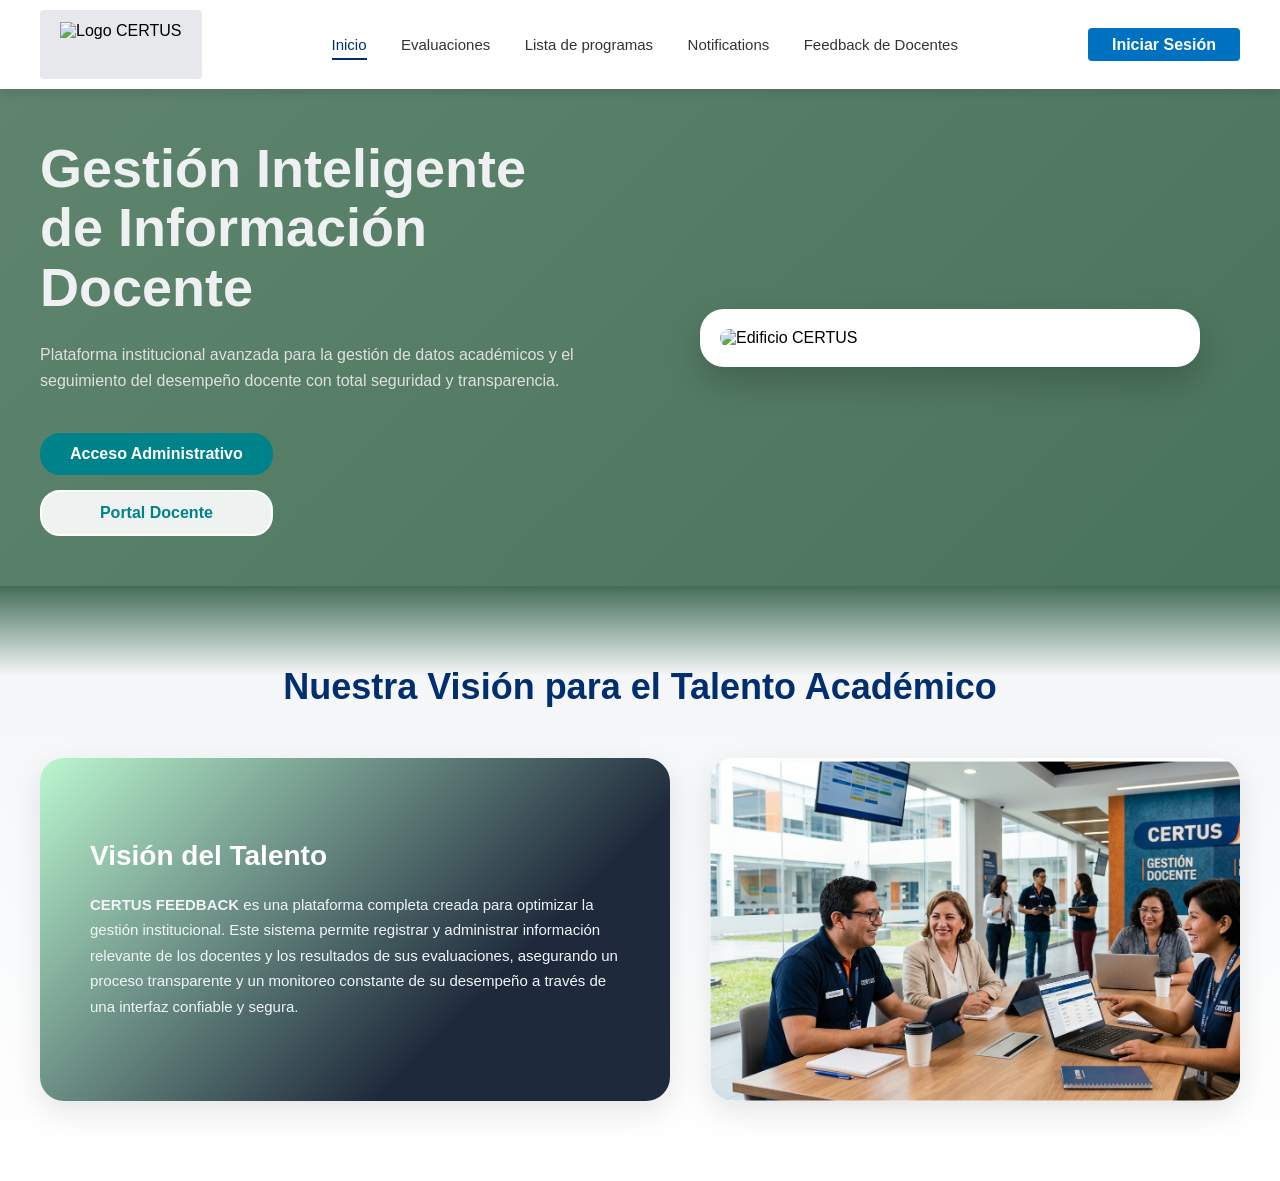
==== index.html @ cd577fc3 "evaluaciones indeop" ====
<!DOCTYPE html>
<html lang="es">
<head>
    <meta charset="UTF-8">
    <meta name="viewport" content="width=device-width, initial-scale=1.0">
    <title>CERTUS - Gestión Inteligente</title>
    <!-- Vinculación con el archivo de estilos CSS -->
    <link rel="stylesheet" href="styles.css">
</head>
<body>

    <!-- BARRA DE NAVEGACIÓN -->
    <header class="navbar">
        <div class="logo-container">
            <img src="Captura de pantalla 2026-06-30 122821.png" alt="Logo CERTUS" class="logo">
        </div>
        <nav class="nav-menu">
            <a href="#" class="active">Inicio</a>
            <a href="#evaluaciones">Evaluaciones</a>
            <a href="#">Lista de programas</a>
            <a href="#">Notifications</a>
            <a href="feedback.html">Feedback de Docentes</a>
        </nav>
        <div class="nav-auth">
            <a href="#" class="btn-login">Iniciar Sesión</a>
        </div>
    </header>

    <!-- CONTENIDO PRINCIPAL (HERO SECTION) -->
    <main class="hero-container">
        <!-- Bloque Izquierdo: Textos y Botones -->
        <section class="hero-content">
            <h1>Gestión Inteligente <br> de Información <br> Docente</h1>
            <p>Plataforma institucional avanzada para la gestión de datos académicos y el seguimiento del desempeño docente con total seguridad y transparencia.</p>
            
            <div class="hero-buttons">
                <a href="#" class="btn-primary">Acceso Administrativo</a>
                <a href="#" class="btn-secondary">Portal Docente</a>
            </div>
        </section>

        <!-- Bloque Derecho: Imagen con marco -->
        <section class="hero-image-container">
            <div class="card-image">
                <img src="sede-norte-min.jpg" alt="Edificio CERTUS">
            </div>
        </section>
    </main>
        <!-- NUEVA SECCIÓN: VISIÓN PARA EL TALENTO ACADÉMICO -->
    <section class="vision-section">
        <h2 class="vision-title">Nuestra Visión para el Talento Académico</h2>
        
        <div class="vision-container">
            <!-- Bloque Izquierdo: Tarjeta de texto -->
            <div class="vision-card">
                
                <h3>Visión del Talento</h3>
                <p><strong>CERTUS FEEDBACK</strong> es una plataforma completa creada para optimizar la gestión institucional. Este sistema permite registrar y administrar información relevante de los docentes y los resultados de sus evaluaciones, asegurando un proceso transparente y un monitoreo constante de su desempeño a través de una interfaz confiable y segura.</p>
            </div>

            <!-- Bloque Derecho: Imagen de estudiantes -->
            <div class="vision-image">
                <img src="docentes certus.png" alt="Estudiantes caminando en el campus de CERTUS">
            </div>
        </div>
    </section>


</body>
</html>
---- styles.css ----
html {
    scroll-behavior: smooth;
}

/* CONFIGURACIÓN GENERAL */
* {
    margin: 0;
    padding: 0;
    box-sizing: border-box;
    font-family: 'Segoe UI', Tahoma, Geneva, Verdana, sans-serif;
}

body {
    background: linear-gradient(135deg, #5f856e 0%, #436d57 100%);
    min-height: 100vh;
    overflow-x: hidden;
}

/* BARRA DE NAVEGACIÓN */
.navbar {
    display: flex;
    justify-content: space-between;
    align-items: center;
    background-color: #ffffff;
    padding: 10px 40px;
    box-shadow: 0 4px 10px rgba(0, 0, 0, 0.1);
}

.logo-container {
    background-color: hsl(216, 11%, 91%); /* Azul corporativo Certus */
    padding: 12px 20px;
    border-radius: 4px;
}

.logo {
    height: 45px;
    display: block;
}

.nav-menu a {
    text-decoration: none;
    color: #333333;
    font-size: 15px;
    margin: 0 15px;
    font-weight: 500;
    transition: color 0.3s;
}

.nav-menu a:hover, .nav-menu a.active {
    color: #002e6e;
    border-bottom: 2px solid #002e6e;
    padding-bottom: 5px;
}

.btn-login {
    background-color: #0070c0;
    color: white;
    text-decoration: none;
    padding: 8px 24px;
    border-radius: 4px;
    font-weight: bold;
    transition: background 0.3s;
}

.btn-login:hover {
    background-color: #005694;
}

/* SECCIÓN PRINCIPAL (HERO) */
.hero-container {
    display: flex;
    max-width: 1300px;
    margin: 50px auto;
    padding: 0 40px;
    align-items: center;
    justify-content: space-between;
    gap: 40px;
}

.hero-content {
    flex: 1;
    max-width: 600px;
    color: #ffffff;
}

.hero-content h1 {
    font-size: 54px;
    font-weight: 700;
    line-height: 1.1;
    margin-bottom: 25px;
    color: #eff0f1; /* Tono oscuro para el título principal */
}

.hero-content p {
    font-size: 16px;
    line-height: 1.6;
    margin-bottom: 40px;
    color: #e0e0e0;
}

/* BOTONES DE ACCESO */
.hero-buttons {
    display: flex;
    flex-direction: column;
    gap: 15px;
    width: fit-content;
}

.btn-primary {
    background-color: #00828a;
    color: white;
    text-decoration: none;
    padding: 12px 30px;
    border-radius: 20px;
    font-weight: 600;
    text-align: center;
    transition: transform 0.2s;
}

.btn-secondary {
    background-color: transparent;
    color: #00828a;
    border: 2px solid #ffffff;
    text-decoration: none;
    padding: 12px 30px;
    border-radius: 20px;
    font-weight: 600;
    text-align: center;
    background-color: rgba(255, 255, 255, 0.9);
    transition: transform 0.2s;
}

.btn-primary:hover, .btn-secondary:hover {
    transform: scale(1.03);
}

/* CONTENEDOR DE LA IMAGEN DERECHA */
.hero-image-container {
    flex: 1;
    display: flex;
    justify-content: center;
}

.card-image {
    background-color: #ffffff;
    padding: 20px;
    border-radius: 24px;
    box-shadow: 0 15px 35px rgba(0, 0, 0, 0.2);
    max-width: 500px;
    width: 100%;
}

.card-image img {
    width: 100%;
    height: auto;
    border-radius: 12px;
    display: block;
    object-fit: cover;
}
/* --- SECCIÓN VISIÓN REPARADA --- */
.vision-section {
    width: 100%;
    /* Fondo degradado suave alineado con tus colores corporativos */
    background: linear-gradient(180deg, #436d57 0%, #f4f6f8 15%, #ffffff 100%);
    padding: 80px 40px;
    box-sizing: border-box;
    clear: both; /* Evita heredar colapsos de elementos flotantes previos */
}

.vision-title {
    color: #002e6e; /* Azul Certus */
    font-size: 36px;
    font-weight: 700;
    margin-bottom: 50px;
    text-align: center;
}

.vision-container {
    display: flex;
    justify-content: center;
    align-items: stretch;
    gap: 40px;
    max-width: 1200px;
    margin: 0 auto;
    width: 100%;
}

/* Tarjeta de texto izquierda */
.vision-card {
    /* Degradado idéntico al de la imagen de referencia */
    background: linear-gradient(135deg, #bbf7d0 0%, #1e293b 70%);
    color: #ffffff;
    flex: 1;
    min-width: 320px;
    padding: 50px;
    border-radius: 24px;
    text-align: left;
    display: flex;
    flex-direction: column;
    justify-content: center;
    box-shadow: 0 10px 30px rgba(0,0,0,0.1);
}




.vision-card h3 {
    font-size: 28px;
    font-weight: 700;
    margin-bottom: 20px;
    color: #ffffff;
}

.vision-card p {
    font-size: 15px;
    line-height: 1.7;
    color: #f1f5f9;
}

/* Contenedor de imagen derecha */
.vision-image {
    flex: 1;
    min-width: 320px;
    display: flex;
    border-radius: 24px;
    overflow: hidden; /* Corta las esquinas de la imagen interior */
    box-shadow: 0 10px 30px rgba(0,0,0,0.1);
}

.vision-image img {
    width: 100%;
    height: 100%;
    max-height: 450px; /* Evita que crezca infinitamente hacia abajo */
    object-fit: cover;
    display: block;
}

/* Ajuste responsivo para celulares y tablets */
@media (max-width: 900px) {
    .vision-container {
        flex-direction: column;
    }
    
    .vision-image img {
        height: 350px;
    }
    
    .vision-section {
        padding: 50px 20px;
    }
}
/* ==========================================
   PÁGINA FEEDBACK DE DOCENTES 
   ========================================== */

/* Contenedor principal con fondo claro para contrastar con el fondo verde */
.feedback-page-container {
    max-width: 1100px;
    margin: 60px auto;
    padding: 30px;
    background-color: #ffffff; /* Fondo blanco para limpiar el verde de atrás */
    border-radius: 16px;
    box-shadow: 0 10px 30px rgba(0, 0, 0, 0.1);
    font-family: 'Segoe UI', Tahoma, Geneva, Verdana, sans-serif;
}

/* Título principal elegante */
.page-title {
    text-align: center;
    color: #032b53; /* Azul CERTUS */
    font-size: 2.2rem;
    font-weight: 700;
    margin-bottom: 50px;
    position: relative;
}

/* Línea decorativa debajo del título */
.page-title::after {
    content: '';
    display: block;
    width: 60px;
    height: 4px;
    background-color: #00c19c; /* Verde CERTUS */
    margin: 10px auto 0 auto;
    border-radius: 2px;
}

/* Lista contenedora */
.teachers-list {
    display: flex;
    flex-direction: column;
    gap: 35px;
}

/* Fila que fuerza al perfil a la izquierda y feedbacks a la derecha */
.teacher-row {
    display: flex;
    flex-direction: row; /* Fuerza la alineación horizontal */
    background-color: #f8fafc; /* Gris ultra claro y limpio */
    border-radius: 12px;
    padding: 25px;
    border: 1px solid #e2e8f0;
    align-items: center;
    gap: 40px;
    transition: transform 0.2s ease, box-shadow 0.2s ease;
}

/* Efecto visual al pasar el mouse por la fila */
.teacher-row:hover {
    transform: translateY(-3px);
    box-shadow: 0 6px 15px rgba(0, 0, 0, 0.05);
}

/* Bloque izquierdo fija del perfil */
.teacher-profile {
    flex: 0 0 220px; /* Ancho fijo para que no se comprima */
    text-align: center;
}

/* Foto de perfil pulida */
.teacher-img {
    width: 140px;
    height: 140px;
    border-radius: 50%;
    object-fit: cover;
    border: 4px solid #00c19c; /* Aro verde CERTUS */
    box-shadow: 0 4px 10px rgba(0, 0, 0, 0.15);
    margin-bottom: 12px;
}

.teacher-profile h3 {
    margin: 8px 0 4px 0;
    color: #032b53;
    font-size: 1.15rem;
    font-weight: 600;
}

.teacher-dept {
    color: #64748b;
    font-size: 0.85rem;
    font-weight: 500;
    text-transform: uppercase;
    letter-spacing: 0.5px;
}

/* Contenedor derecho para los 3 cuadros de feedback */
.feedbacks-container {
    flex: 1; /* Ocupa todo el espacio restante a la derecha */
    display: flex;
    flex-direction: column;
    gap: 12px;
}

/* Cuadros individuales de comentarios con diseño moderno */
.feedback-card {
    background-color: #ffffff;
    border-left: 5px solid #032b53; /* Barra azul de acento */
    padding: 14px 20px;
    border-radius: 6px;
    box-shadow: 0 2px 4px rgba(0, 0, 0, 0.02);
    border-top: 1px solid #edf2f7;
    border-right: 1px solid #edf2f7;
    border-bottom: 1px solid #edf2f7;
    position: relative;
}

/* Ícono decorativo de comillas en cada cuadro */
.feedback-card::before {
    content: '"';
    position: absolute;
    left: 8px;
    top: 5px;
    font-size: 2rem;
    color: #e2e8f0;
    font-family: serif;
    line-height: 1;
}

.feedback-card p {
    margin: 0;
    font-style: italic;
    color: #334155; /* Texto oscuro legible */
    font-size: 0.95rem;
    line-height: 1.5;
    padding-left: 10px;
}

/* Diseño adaptativo para celulares */
@media (max-width: 768px) {
    .teacher-row {
        flex-direction: column; /* Se vuelve vertical en pantallas chicas */
        gap: 20px;
        padding: 20px;
    }
    .teacher-profile {
        flex: none;
    }
}
/* Contenedor principal de la sección de evaluaciones */
.evaluacion-section {
    padding: 60px 20px;
    background-color: #f9f9f9; /* Cambia el fondo para que no herede el verde oscuro */
    color: #333333; /* Color de texto oscuro para que sea legible */
}

/* Configuración de la estructura en malla (Grid) */
.cards-grid {
    display: grid;
    grid-template-columns: repeat(auto-fit, minmax(300px, 1fr));
    gap: 20px;
    margin-top: 30px;
}

/* Estilo base para cada tarjeta */
.eval-card {
    padding: 24px;
    border-radius: 8px;
    box-shadow: 0 4px 6px rgba(0, 0, 0, 0.1);
}

/* Clases de color para las tarjetas */
.bg-white {
    background-color: #ffffff;
    color: #333333;
}

.bg-blue {
    background-color: #007bff; /* Modifica por el azul oficial de Certus */
    color: #ffffff;
}

/* Envoltura del título e ícono */
.card-title-wrapper {
    display: flex;
    justify-content: space-between;
    align-items: center;
    margin-bottom: 12px;
}
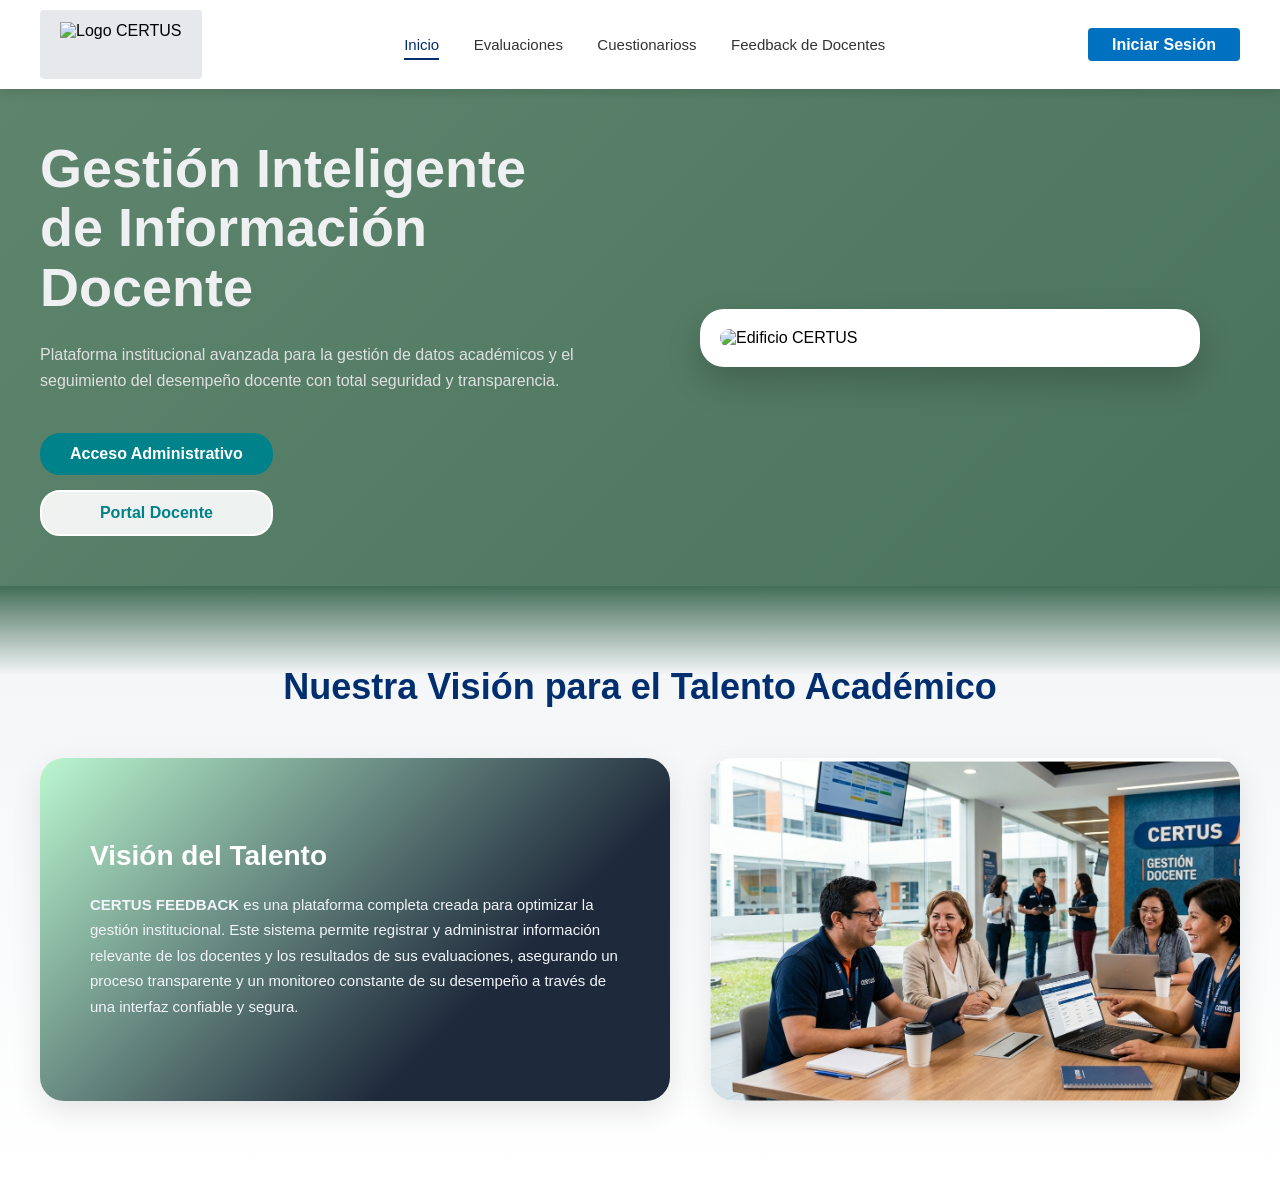
==== commit bc5fb237: "cuestionarios" ====
--- a/index.html
+++ b/index.html
@@ -15,12 +15,13 @@
             <img src="Captura de pantalla 2026-06-30 122821.png" alt="Logo CERTUS" class="logo">
         </div>
         <nav class="nav-menu">
-            <a href="#" class="active">Inicio</a>
-            <a href="#evaluaciones">Evaluaciones</a>
-            <a href="#">Lista de programas</a>
-            <a href="#">Notifications</a>
-            <a href="feedback.html">Feedback de Docentes</a>
-        </nav>
+    <a href="#" class="active">Inicio</a>
+    <!-- CAMBIA #evaluaciones POR evaluaciones.html -->
+    <a href="evaluaciones.html">Evaluaciones</a>
+    <a href="#">Cuestionarioss</a>
+    <a href="feedback.html">Feedback de Docentes</a>
+</nav>
+
         <div class="nav-auth">
             <a href="#" class="btn-login">Iniciar Sesión</a>
         </div>
--- a/styles.css
+++ b/styles.css
@@ -396,43 +396,215 @@
         flex: none;
     }
 }
-/* Contenedor principal de la sección de evaluaciones */
+
+/* 1. CONTENEDOR PRINCIPAL DE LA SECCIÓN */
 .evaluacion-section {
-    padding: 60px 20px;
-    background-color: #f9f9f9; /* Cambia el fondo para que no herede el verde oscuro */
-    color: #333333; /* Color de texto oscuro para que sea legible */
-}
-
-/* Configuración de la estructura en malla (Grid) */
+    padding: 60px 40px;
+    background-color: #ffffff; /* Fondo blanco para toda la sección */
+    font-family: Arial, sans-serif; /* O la fuente que uses en tu proyecto */
+}
+
+/* 2. CABECERA (Título, subtítulo y bloque del logo derecho) */
+.evaluacion-header-container {
+    display: flex;
+    justify-content: space-between;
+    align-items: flex-start;
+    margin-bottom: 40px;
+    max-width: 1200px;
+    margin-left: auto;
+    margin-right: auto;
+}
+
+.evaluacion-title-block {
+    max-width: 65%;
+}
+
+.evaluacion-main-title {
+    font-size: 2rem;
+    font-weight: bold;
+    color: #0b1b3d; /* Azul oscuro del encabezado */
+    text-transform: uppercase;
+    margin-bottom: 15px;
+}
+
+.evaluacion-subtitle {
+    font-size: 1rem;
+    color: #555555;
+    line-height: 1.5;
+}
+
+/* Ocultamos el logo circular temporalmente como solicitaste */
+.evaluacion-logo-right {
+    display: none; 
+}
+
+/* 3. MALLA DE TARJETAS (Estructura en 3 columnas) */
 .cards-grid {
     display: grid;
-    grid-template-columns: repeat(auto-fit, minmax(300px, 1fr));
-    gap: 20px;
-    margin-top: 30px;
-}
-
-/* Estilo base para cada tarjeta */
+    grid-template-columns: repeat(3, 1fr); /* Fuerza 3 columnas simétricas */
+    gap: 25px; /* Espacio entre tarjetas */
+    max-width: 1200px;
+    margin: 0 auto;
+}
+
+/* 4. ESTILO BASE PARA TODAS LAS TARJETAS */
 .eval-card {
-    padding: 24px;
+    padding: 30px;
+    border-radius: 12px; /* Bordes redondeados suaves */
+    display: flex;
+    flex-direction: column;
+    justify-content: flex-start;
+    min-height: 200px; /* Altura mínima uniforme */
+}
+
+/* Títulos internos de las tarjetas con sus íconos inline */
+.card-title-wrapper {
+    display: flex;
+    align-items: center;
+    justify-content: space-between;
+    margin-bottom: 15px;
+}
+
+.eval-card h3 {
+    font-size: 1.3rem;
+    color: #0b1b3d;
+    margin: 0;
+    font-weight: bold;
+}
+
+.card-icon {
+    font-size: 1.3rem;
+}
+
+.eval-card p {
+    font-size: 0.95rem;
+    color: #444444;
+    line-height: 1.6;
+    margin: 0;
+}
+
+/* 5. VARIACIONES DE COLOR DE FONDO (Según tu HTML) */
+/* Tarjetas con fondo blanco humo / gris ultra claro */
+.bg-white {
+    background-color: #f4f7fc; 
+    border: 1px solid #e2e8f0; /* Borde muy sutil para dar definición */
+}
+
+/* Tarjetas con fondo azul pastel claro */
+.bg-blue {
+    background-color: #e3effa; 
+    border: 1px solid #cfe2f5;
+}
+/* ==========================================
+   ESTILOS SECCIÓN DESEMPEÑO DOCENTE
+   ========================================== */
+
+.desempeño-section {
+    padding: 60px 40px;
+    background-color: #ffffff; /* O el color de fondo claro de tu preferencia */
+    max-width: 1200px;
+    margin: 0 auto;
+    font-family: Arial, sans-serif;
+}
+
+/* Contenedor flexible dividido en 2 columnas */
+.desempeño-container {
+    display: flex;
+    gap: 50px;
+    align-items: flex-start;
+    margin-bottom: 50px;
+}
+
+/* COLUNA IZQUIERDA */
+.desempeño-left {
+    flex: 1; /* Ocupa el 50% del espacio */
+}
+
+.desempeño-main-title {
+    font-size: 2.5rem;
+    font-weight: 900;
+    color: #0b1b3d; /* Azul oscuro institucional */
+    text-transform: uppercase;
+    margin-bottom: 20px;
+    letter-spacing: -1px;
+}
+
+.desempeño-intro {
+    font-size: 1rem;
+    color: #444444;
+    line-height: 1.6;
+    margin-bottom: 30px;
+}
+
+.desempeño-image-wrapper {
+    width: 100%;
     border-radius: 8px;
-    box-shadow: 0 4px 6px rgba(0, 0, 0, 0.1);
-}
-
-/* Clases de color para las tarjetas */
-.bg-white {
-    background-color: #ffffff;
-    color: #333333;
-}
-
-.bg-blue {
-    background-color: #007bff; /* Modifica por el azul oficial de Certus */
-    color: #ffffff;
-}
-
-/* Envoltura del título e ícono */
-.card-title-wrapper {
-    display: flex;
-    justify-content: space-between;
-    align-items: center;
+    overflow: hidden;
+}
+
+.desempeño-img {
+    width: 100%;
+    height: auto;
+    display: block;
+    object-fit: cover;
+}
+
+/* COLUMNA DERECHA (TARJETAS DE PREGUNTAS) */
+.desempeño-right {
+    flex: 1; /* Ocupa el otro 50% */
+    display: flex;
+    flex-direction: column;
+    gap: 20px; /* Separación vertical entre tarjetas */
+}
+
+.faq-card {
+    background-color: #f4f7fc; /* Fondo blanco humo sutil */
+    border: 1.5px solid #0b1b3d; /* Borde oscuro delgado como la muestra */
+    border-radius: 12px; /* Esquinas redondeadas */
+    padding: 25px;
+}
+
+.faq-card h3 {
+    font-size: 1.15rem;
+    font-weight: bold;
+    color: #0b1b3d;
+    margin-top: 0;
     margin-bottom: 12px;
 }
+
+.faq-card p {
+    font-size: 0.95rem;
+    color: #444444;
+    line-height: 1.5;
+    margin: 0;
+}
+
+/* FRASE DESTACADA DEL FINAL */
+.desempeño-footer-quote {
+    text-align: center;
+    margin-top: 60px;
+    padding-top: 20px;
+}
+
+.desempeño-footer-quote p {
+    font-size: 2rem;
+    font-weight: bold;
+    color: #0b1b3d;
+    margin: 0;
+}
+
+/* AJUSTE PARA PANTALLAS PEQUEÑAS (MÓVILES) */
+@media (max-width: 768px) {
+    .desempeño-container {
+        flex-direction: column; /* Se apila una columna sobre otra en celulares */
+        gap: 30px;
+    }
+    
+    .desempeño-main-title {
+        font-size: 2rem;
+    }
+    
+    .desempeño-footer-quote p {
+        font-size: 1.4rem;
+    }
+}
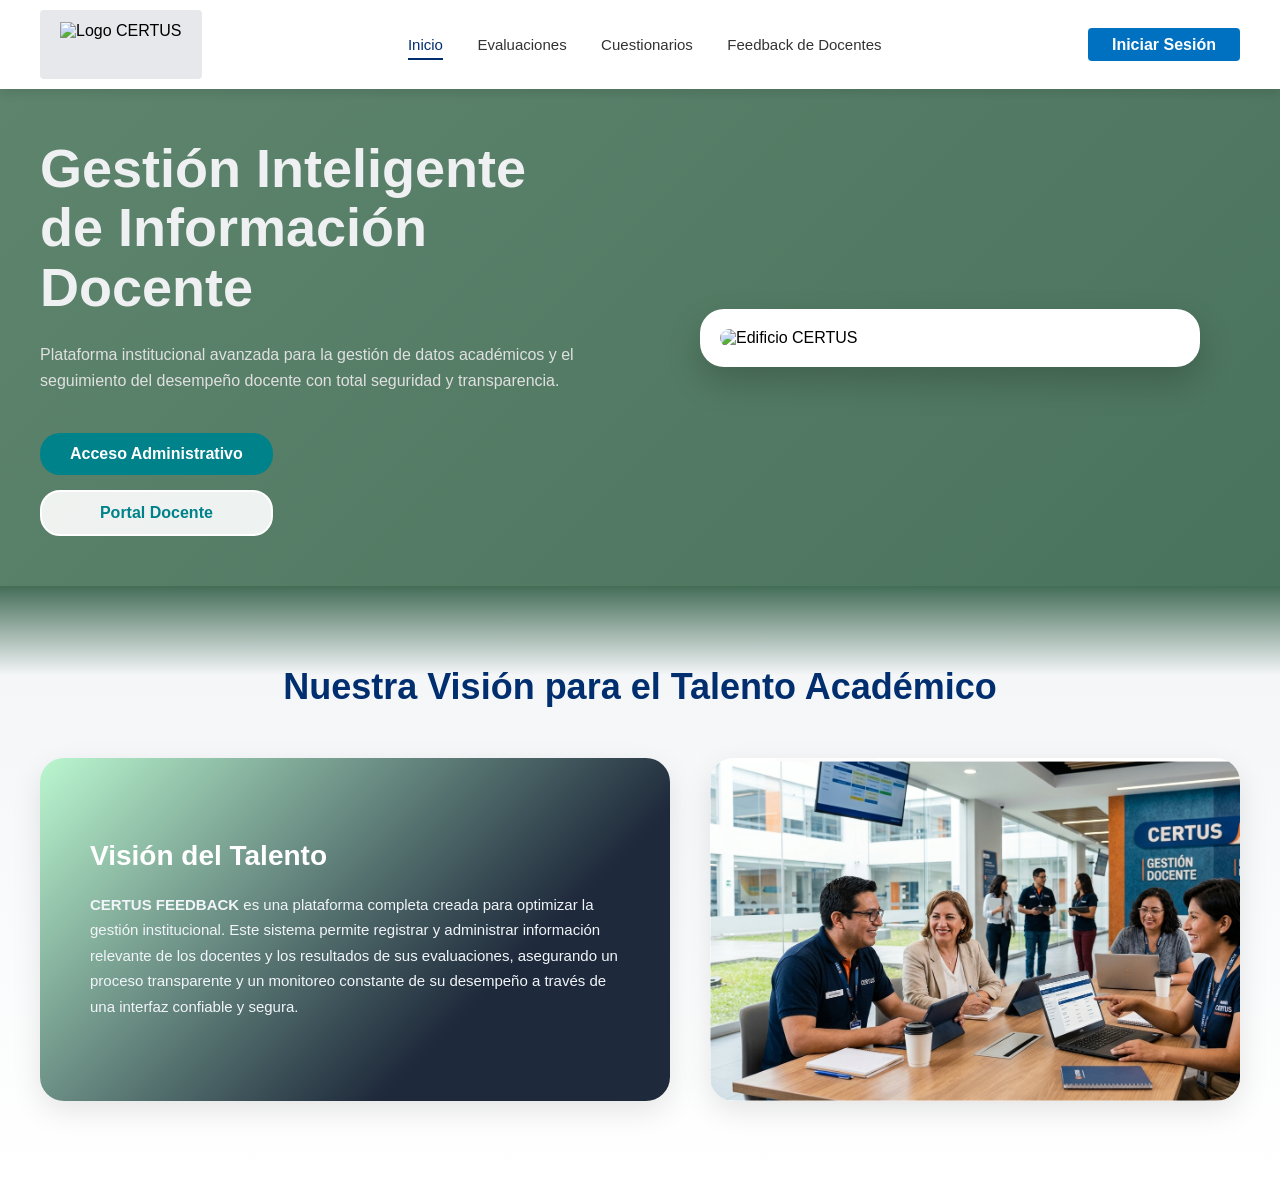
==== commit bfae36c1: "cuestio 1" ====
--- a/index.html
+++ b/index.html
@@ -18,7 +18,7 @@
     <a href="#" class="active">Inicio</a>
     <!-- CAMBIA #evaluaciones POR evaluaciones.html -->
     <a href="evaluaciones.html">Evaluaciones</a>
-    <a href="#">Cuestionarioss</a>
+    <a href="#">Cuestionarios</a>
     <a href="feedback.html">Feedback de Docentes</a>
 </nav>
 
